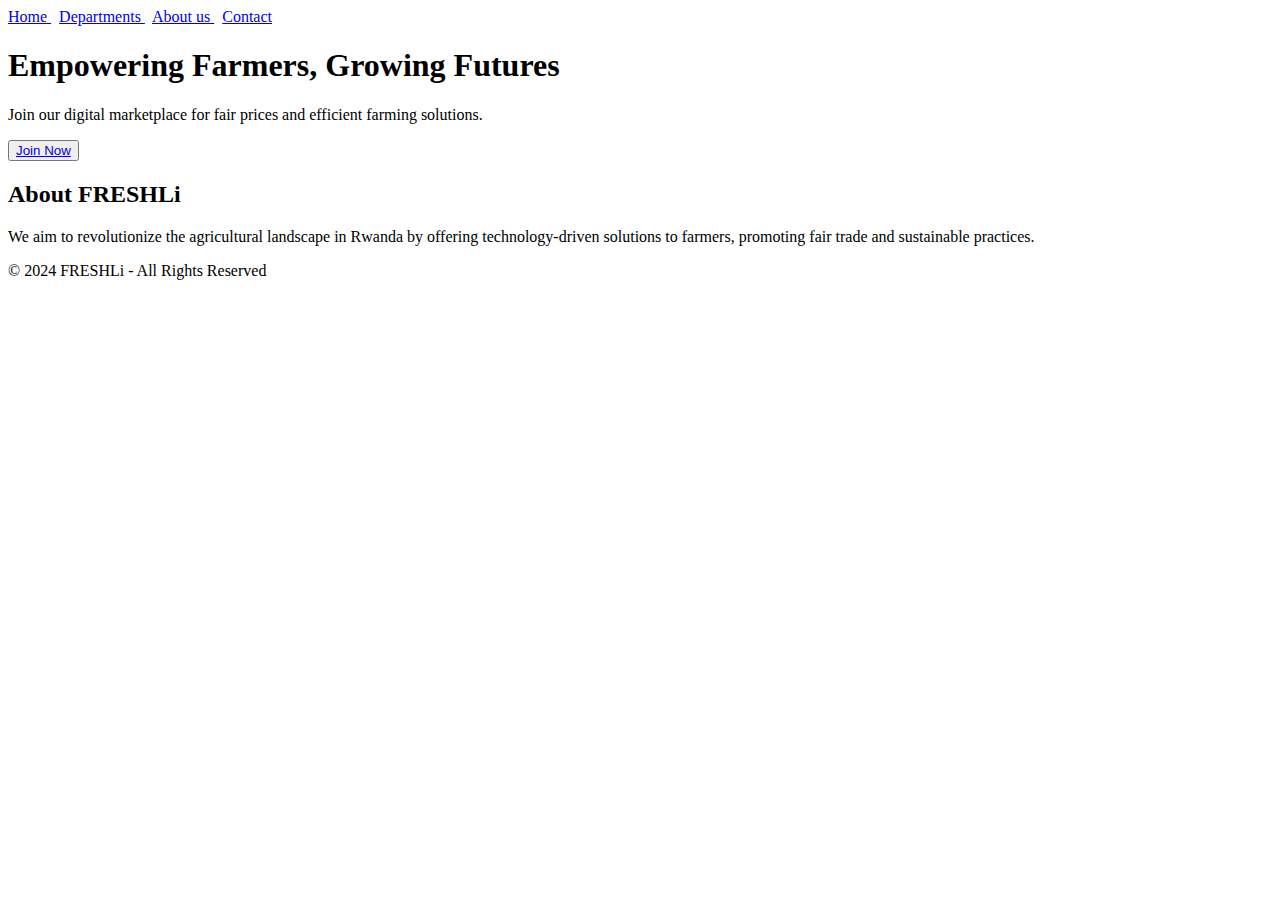
==== index.html @ 67931d18 "Create index.html" ====
<!DOCTYPE html>
<html lang="en">
<head>
  <meta charset="UTF-8">
  <meta name="viewport" content="width=device-width, initial-scale=1.0">
  <title>FRESHLi</title>
  <link rel="stylesheet" href="style.css">
</head>
<body>
 <a href="index.html">
			Home
	</a>
		 &nbsp;

	<a href="service.html">
		   Departments
	</a>
		&nbsp;
	<a href="about.html">
		   About us
	</a>
		&nbsp;
		
	<a href="contact.html">
		   Contact 
	</a>

 
  <section id="hero">
    <h1>Empowering Farmers, Growing Futures</h1>
    <p>Join our digital marketplace for fair prices and efficient farming solutions.</p>
    <button><a href="#join">Join Now</a></button>
  </section>
  
  <section id="about">
    <h2>About FRESHLi</h2>
    <p>We aim to revolutionize the agricultural landscape in Rwanda by offering technology-driven solutions to farmers, promoting fair trade and sustainable practices.</p>
  </section>

  
  <footer>
    <p>&copy; 2024 FRESHLi - All Rights Reserved</p>
  </footer>
</body>
</html>
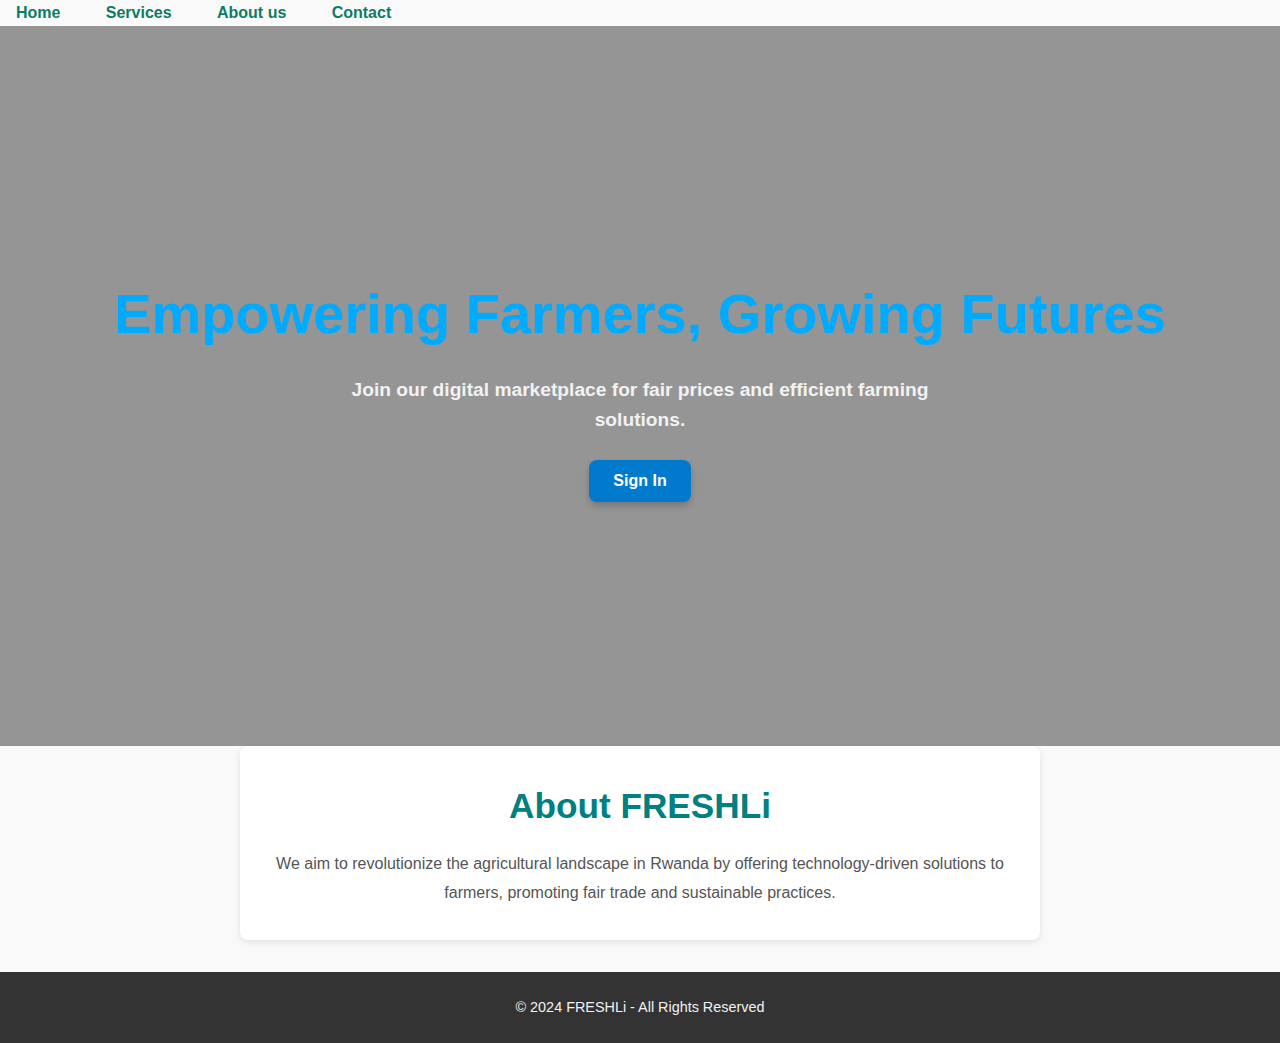
==== commit a7b41dc4: "added the modal dialogue" ====
--- a/index.html
+++ b/index.html
@@ -7,40 +7,61 @@
   <link rel="stylesheet" href="style.css">
 </head>
 <body>
- <a href="index.html">
-			Home
-	</a>
-		 &nbsp;
 
-	<a href="service.html">
-		   Departments
-	</a>
-		&nbsp;
-	<a href="about.html">
-		   About us
-	</a>
-		&nbsp;
-		
-	<a href="contact.html">
-		   Contact 
-	</a>
+  <a href="index.html">Home</a> &nbsp;
+  <a href="service.html">Services</a> &nbsp;
+  <a href="about.html">About us</a> &nbsp;
+  <a href="contact.html">Contact</a>
 
- 
+
   <section id="hero">
     <h1>Empowering Farmers, Growing Futures</h1>
     <p>Join our digital marketplace for fair prices and efficient farming solutions.</p>
-    <button><a href="#join">Join Now</a></button>
+    <button id="open-modal">Sign In</button>
   </section>
-  
+
+
+  <div id="modal" class="modal">
+    <div class="modal-content">
+      <h2>Select Your Role</h2>
+      <a href="farmer.html" class="modal-btn">As a Farmer</a>
+      <a href="buyer.html" class="modal-btn">As a Buyer</a>
+      <button id="close-modal" class="close-btn">Close</button>
+    </div>
+  </div>
+
+
   <section id="about">
     <h2>About FRESHLi</h2>
     <p>We aim to revolutionize the agricultural landscape in Rwanda by offering technology-driven solutions to farmers, promoting fair trade and sustainable practices.</p>
   </section>
 
-  
+
   <footer>
     <p>&copy; 2024 FRESHLi - All Rights Reserved</p>
   </footer>
+
+
+  <script>
+  
+    const modal = document.getElementById("modal");
+    const openModalBtn = document.getElementById("open-modal");
+    const closeModalBtn = document.getElementById("close-modal");
+
+    openModalBtn.addEventListener("click", () => {
+      modal.style.display = "flex";
+    });
+
+    closeModalBtn.addEventListener("click", () => {
+      modal.style.display = "none";
+    });
+
+    window.addEventListener("click", (e) => {
+      if (e.target === modal) {
+        modal.style.display = "none";
+      }
+    });
+  </script>
 </body>
 </html>
 
--- a/style.css
+++ b/style.css
@@ -0,0 +1,240 @@
+
+* {
+    margin: 0;
+    padding: 0;
+    box-sizing: border-box;
+}
+
+body {
+    font-family: 'Roboto', Arial, sans-serif; 
+    color: #333;
+    line-height: 1.6;
+    background-color: #f9f9f9; 
+}
+
+body > a {
+    margin: 1rem;
+    color: #0D7C66;
+    text-decoration: none;
+    font-weight: bold;
+    transition: color 0.3s ease, transform 0.2s ease;
+}
+
+body > a:hover {
+    text-decoration: underline;
+    color: #005f4a;
+    transform: scale(1.05);
+}
+
+
+#hero {
+    position: relative;
+    height: 80vh;
+    background: url('1.png') center/cover no-repeat;
+    display: flex;
+    flex-direction: column;
+    align-items: center;
+    justify-content: center;
+    text-align: center;
+    padding: 0 1rem;
+    color: #fff;
+}
+
+#hero::before {
+    content: "";
+    position: absolute;
+    top: 0;
+    left: 0;
+    right: 0;
+    bottom: 0;
+    background: rgba(0, 0, 0, 0.4); 
+    z-index: 1;
+}
+
+#hero h1, #hero p, #hero button {
+    position: relative;
+    z-index: 2;
+    animation: fadeInUp 1s ease forwards;
+}
+
+#hero h1 {
+    font-size: clamp(2.5rem, 5vw, 3.5rem); 
+    margin-bottom: 1rem;
+    color: #00aaff;
+}
+
+#hero p {
+    font-size: 1.2rem;
+    max-width: 600px;
+    color: #f2f2f2;
+    font-weight: bold;
+    margin-bottom: 1.5rem;
+}
+
+#hero button {
+    background-color: #007acc;
+    color: #fff;
+    padding: 0.75rem 1.5rem;
+    border: none;
+    border-radius: 8px; 
+    cursor: pointer;
+    font-size: 1rem;
+    font-weight: bold;
+    box-shadow: 0 4px 6px rgba(0, 0, 0, 0.2);
+    transition: background-color 0.3s ease, transform 0.2s ease;
+}
+
+#hero button:hover {
+    background-color: #005ea2;
+    transform: translateY(-2px);
+}
+
+#hero button:active {
+    transform: translateY(2px);
+}
+
+#hero button a {
+    color: inherit;
+    text-decoration: none;
+    display: block;
+}
+
+
+#about {
+    padding: 2rem 1rem;
+    max-width: 800px;
+    margin: auto;
+    text-align: center;
+    background-color: #ffffff;
+    box-shadow: 0 2px 6px rgba(0, 0, 0, 0.1);
+    border-radius: 8px;
+}
+
+#about h2 {
+    font-size: 2.2rem;
+    margin-bottom: 1rem;
+    color: #008080;
+}
+
+#about p {
+    font-size: 1rem;
+    color: #555;
+    line-height: 1.8;
+}
+
+
+footer {
+    background-color: #333;
+    color: #f2f2f2;
+    padding: 1.5rem;
+    text-align: center;
+    margin-top: 2rem;
+    font-size: 0.9rem;
+}
+
+
+.modal {
+    display: none;
+    position: fixed;
+    top: 0;
+    left: 0;
+    width: 100%;
+    height: 100%;
+    background: rgba(0, 0, 0, 0.6);
+    z-index: 1000;
+    justify-content: center;
+    align-items: center;
+    animation: fadeIn 0.5s ease;
+}
+
+.modal-content {
+    background: #ffffff;
+    padding: 2.5rem;
+    text-align: center;
+    border-radius: 12px;
+    width: 80%;
+    max-width: 400px;
+    box-shadow: 0 8px 16px rgba(0, 0, 0, 0.2);
+}
+
+.modal-btn {
+    display: block;
+    margin: 1rem 0;
+    background-color: #007acc;
+    color: white;
+    padding: 0.75rem;
+    text-decoration: none;
+    border-radius: 8px;
+    font-size: 1rem;
+    font-weight: bold;
+    transition: background-color 0.3s ease, transform 0.2s ease;
+}
+
+.modal-btn:hover {
+    background-color: #005ea2;
+    transform: scale(1.05);
+}
+
+.close-btn {
+    margin-top: 1rem;
+    padding: 0.5rem 1rem;
+    background: #ddd;
+    border: none;
+    border-radius: 5px;
+    font-weight: bold;
+    cursor: pointer;
+    transition: background 0.3s ease, transform 0.2s ease;
+}
+
+.close-btn:hover {
+    background: #bbb;
+    transform: scale(1.05);
+}
+
+@keyframes fadeInUp {
+    0% {
+        opacity: 0;
+        transform: translateY(20px);
+    }
+    100% {
+        opacity: 1;
+        transform: translateY(0);
+    }
+}
+
+@keyframes fadeIn {
+    0% {
+        opacity: 0;
+    }
+    100% {
+        opacity: 1;
+    }
+}
+
+
+@media (min-width: 768px) {
+    #hero h1 {
+        font-size: 3.5rem;
+    }
+}
+
+@media (max-width: 768px) {
+    body > a {
+        display: block;
+        margin: 0.5rem 1rem;
+        text-align: center;
+    }
+
+    #hero p {
+        font-size: 1rem;
+    }
+
+    #hero button {
+        font-size: 0.9rem;
+        padding: 0.6rem 1.2rem;
+    }
+
+    .modal-content {
+        padding: 1.5rem;
+    }
+}
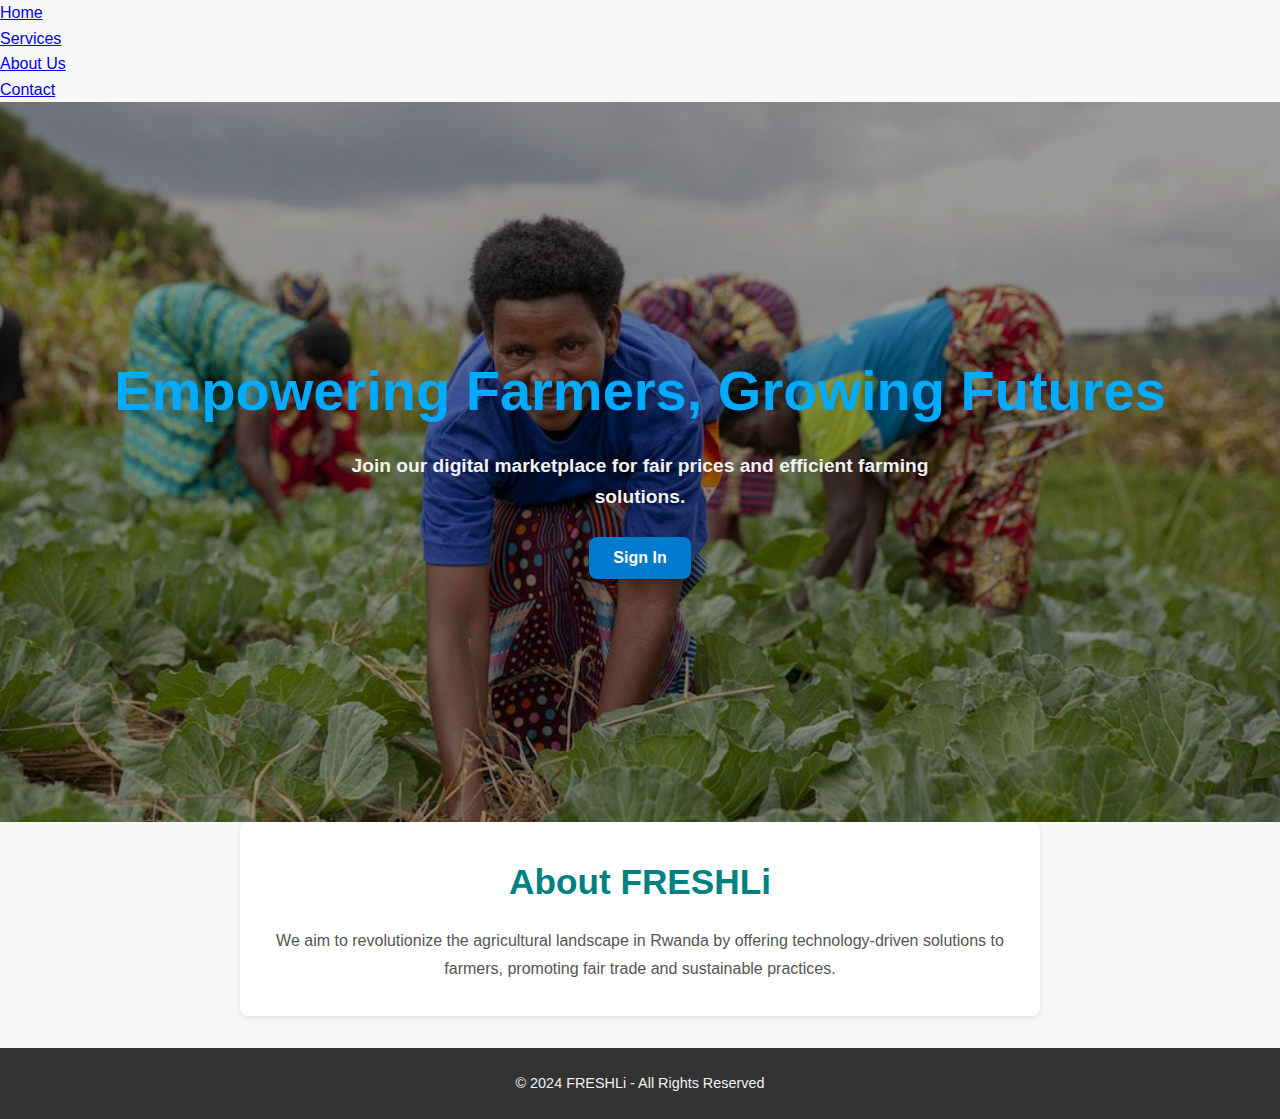
==== commit 0cf7f13b: "update" ====
--- a/index.html
+++ b/index.html
@@ -6,12 +6,20 @@
   <title>FRESHLi</title>
   <link rel="stylesheet" href="style.css">
 </head>
+
 <body>
 
-  <a href="index.html">Home</a> &nbsp;
-  <a href="service.html">Services</a> &nbsp;
-  <a href="about.html">About us</a> &nbsp;
-  <a href="contact.html">Contact</a>
+  <header>
+        <nav>
+            <ul>
+                <li><a href="index.html" class="active">Home</a></li>
+                <li><a href="services.html">Services</a></li>
+				<li><a href="about.html" >About Us</a></li>
+                <li><a href="contact.html">Contact</a></li>
+            </ul>
+        </nav>
+        
+    </header>
 
 
   <section id="hero">
@@ -65,3 +73,4 @@
 </body>
 </html>
 
+
--- a/style.css
+++ b/style.css
@@ -30,7 +30,7 @@
 #hero {
     position: relative;
     height: 80vh;
-    background: url('1.png') center/cover no-repeat;
+    background: url('./assets/1.png') center/cover no-repeat; 
     display: flex;
     flex-direction: column;
     align-items: center;
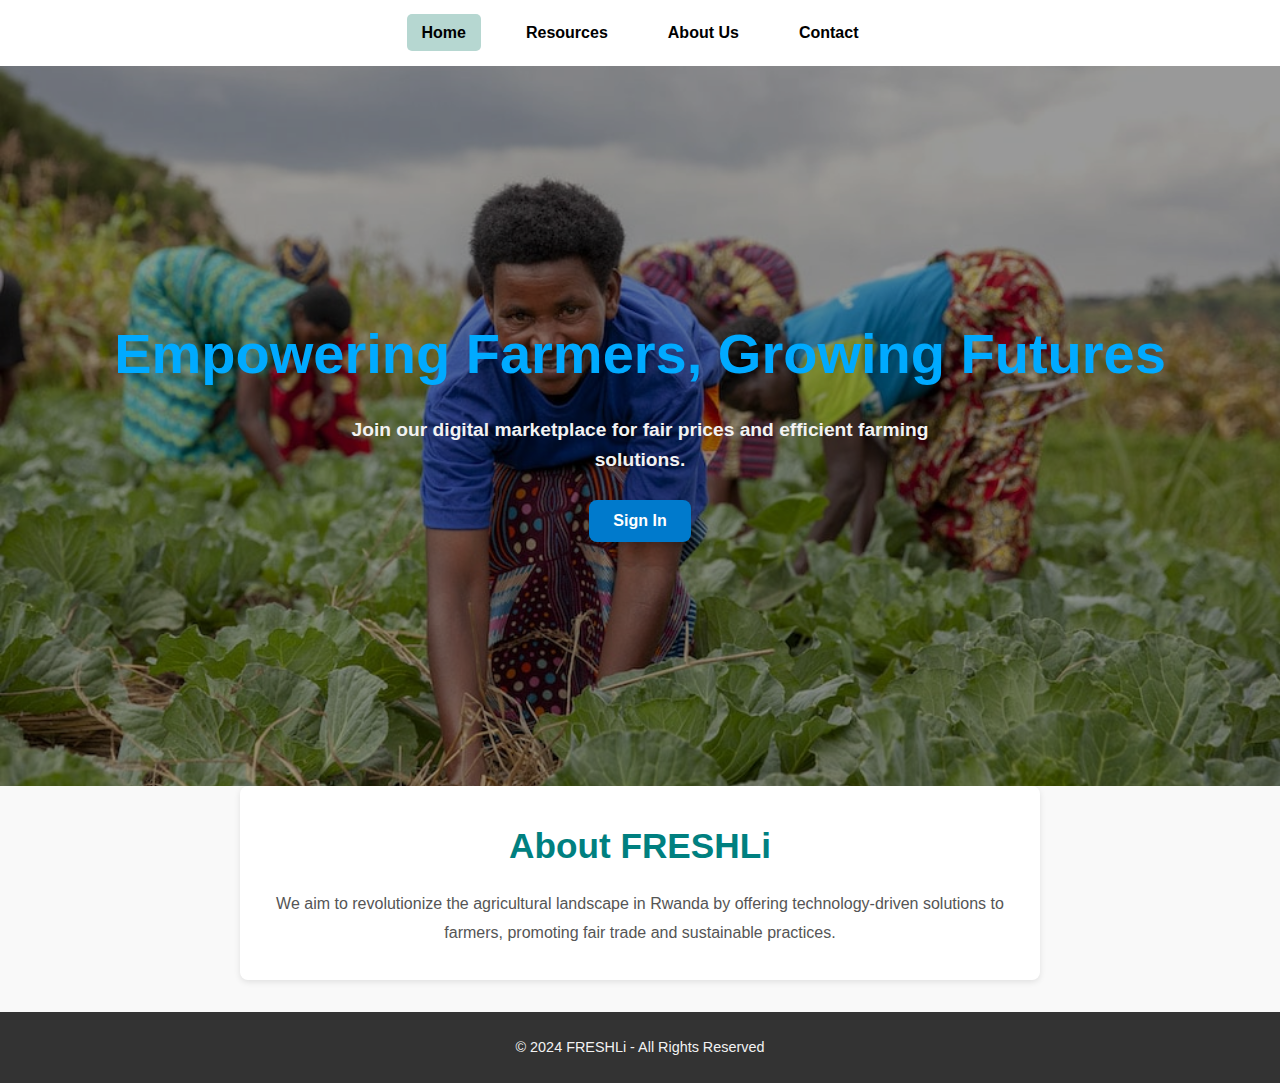
==== commit 62b8c306: "update" ====
--- a/index.html
+++ b/index.html
@@ -5,29 +5,36 @@
   <meta name="viewport" content="width=device-width, initial-scale=1.0">
   <title>FRESHLi</title>
   <link rel="stylesheet" href="style.css">
+  <script src="drop.js" defer></script>
+
+
 </head>
 
 <body>
 
   <header>
-        <nav>
-            <ul>
-                <li><a href="index.html" class="active">Home</a></li>
-                <li><a href="services.html">Services</a></li>
-				<li><a href="about.html" >About Us</a></li>
-                <li><a href="contact.html">Contact</a></li>
-            </ul>
-        </nav>
-        
-    </header>
-
+    <nav>
+      <ul>
+        <li><a href="index.html" class="active">Home</a></li>
+        <li class="dropdown">
+          <a href="resources.html">Resources</a>
+          <ul class="dropdown-menu">
+            <li><a href="practice.html">Farming Practices</a></li>
+            <li><a href="veterinary.html">Veterinary support</a></li>
+            <li><a href="logistics.html">Logistics</a></li>
+          </ul>
+        </li>
+        <li><a href="about.html">About Us</a></li>
+        <li><a href="contact.html">Contact</a></li>
+      </ul>
+    </nav>
+  </header>
 
   <section id="hero">
     <h1>Empowering Farmers, Growing Futures</h1>
     <p>Join our digital marketplace for fair prices and efficient farming solutions.</p>
     <button id="open-modal">Sign In</button>
   </section>
-
 
   <div id="modal" class="modal">
     <div class="modal-content">
@@ -38,20 +45,16 @@
     </div>
   </div>
 
-
   <section id="about">
     <h2>About FRESHLi</h2>
     <p>We aim to revolutionize the agricultural landscape in Rwanda by offering technology-driven solutions to farmers, promoting fair trade and sustainable practices.</p>
   </section>
 
-
   <footer>
     <p>&copy; 2024 FRESHLi - All Rights Reserved</p>
   </footer>
 
-
   <script>
-  
     const modal = document.getElementById("modal");
     const openModalBtn = document.getElementById("open-modal");
     const closeModalBtn = document.getElementById("close-modal");
@@ -72,5 +75,3 @@
   </script>
 </body>
 </html>
-
-
--- a/style.css
+++ b/style.css
@@ -5,11 +5,12 @@
     box-sizing: border-box;
 }
 
+
 body {
-    font-family: 'Roboto', Arial, sans-serif; 
+    font-family: 'Roboto', Arial, sans-serif;
     color: #333;
     line-height: 1.6;
-    background-color: #f9f9f9; 
+    background-color: #f9f9f9;
 }
 
 body > a {
@@ -27,10 +28,77 @@
 }
 
 
+header {
+    background-color: white;
+    color: #fff;
+    text-align: center;
+    padding: 20px 10px;
+}
+
+header nav ul {
+    list-style: none;
+    display: flex;
+    justify-content: center;
+}
+
+header nav ul li {
+    margin: 0 15px;
+}
+
+header nav ul li a {
+    text-decoration: none;
+    color: black;
+    font-weight: bold;
+    padding: 10px 15px;
+    transition: background-color 0.3s ease;
+}
+
+header nav ul li a.active,
+header nav ul li a:hover {
+    background-color: #B6D7D1;
+    border-radius: 5px;
+}
+
+
+.dropdown {
+    position: relative;
+}
+
+.dropdown-menu {
+    display: none; 
+    position: absolute;
+    background-color: white;
+    list-style: none;
+    padding: 0;
+    margin: 0;
+    border: 1px solid #ccc;
+    border-radius: 5px;
+    box-shadow: 0 4px 6px rgba(0, 0, 0, 0.1);
+    z-index: 10;
+    min-width: 150px;
+}
+
+.dropdown-menu li {
+    padding: 10px;
+    text-align: left;
+}
+
+.dropdown-menu li a {
+    color: #333;
+    text-decoration: none;
+    display: block;
+}
+
+.dropdown-menu li:hover {
+    background-color: #f1f1f1;
+}
+
+
+
 #hero {
     position: relative;
     height: 80vh;
-    background: url('./assets/1.png') center/cover no-repeat; 
+    background: url('./assets/1.png') center/cover no-repeat;
     display: flex;
     flex-direction: column;
     align-items: center;
@@ -47,18 +115,20 @@
     left: 0;
     right: 0;
     bottom: 0;
-    background: rgba(0, 0, 0, 0.4); 
+    background: rgba(0, 0, 0, 0.4);
     z-index: 1;
 }
 
-#hero h1, #hero p, #hero button {
+#hero h1,
+#hero p,
+#hero button {
     position: relative;
     z-index: 2;
     animation: fadeInUp 1s ease forwards;
 }
 
 #hero h1 {
-    font-size: clamp(2.5rem, 5vw, 3.5rem); 
+    font-size: clamp(2.5rem, 5vw, 3.5rem);
     margin-bottom: 1rem;
     color: #00aaff;
 }
@@ -76,7 +146,7 @@
     color: #fff;
     padding: 0.75rem 1.5rem;
     border: none;
-    border-radius: 8px; 
+    border-radius: 8px;
     cursor: pointer;
     font-size: 1rem;
     font-weight: bold;
@@ -105,7 +175,7 @@
     max-width: 800px;
     margin: auto;
     text-align: center;
-    background-color: #ffffff;
+    background-color: #fff;
     box-shadow: 0 2px 6px rgba(0, 0, 0, 0.1);
     border-radius: 8px;
 }
@@ -148,7 +218,7 @@
 }
 
 .modal-content {
-    background: #ffffff;
+    background: #fff;
     padding: 2.5rem;
     text-align: center;
     border-radius: 12px;
@@ -161,7 +231,7 @@
     display: block;
     margin: 1rem 0;
     background-color: #007acc;
-    color: white;
+    color: #fff;
     padding: 0.75rem;
     text-decoration: none;
     border-radius: 8px;
@@ -191,6 +261,7 @@
     transform: scale(1.05);
 }
 
+
 @keyframes fadeInUp {
     0% {
         opacity: 0;
